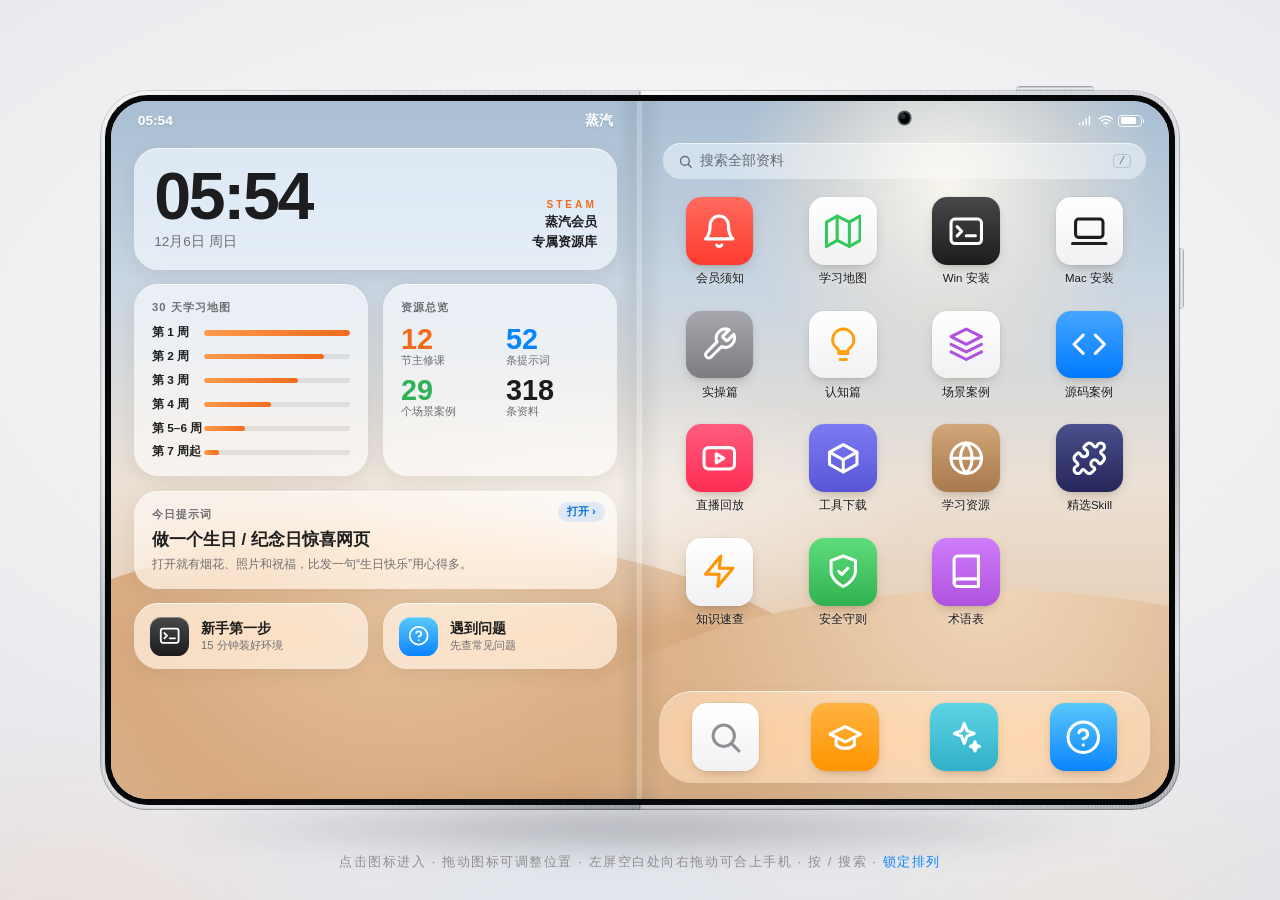
==== index.html @ 3bd401ea "Link lesson ten interactive courseware" ====
<!doctype html>
<html lang="zh-CN">
<head>
<meta charset="utf-8">
<meta name="viewport" content="width=device-width,initial-scale=1,viewport-fit=cover">
<meta name="robots" content="noindex,nofollow,noarchive">
<meta name="theme-color" content="#0d1216">
<title>蒸汽会员专属资源库</title>
<meta name="description" content="蒸汽会员专属资源库：AI Agent 新人的学习路线、课程、安装教程、源码、提示词与速查手册">
<link rel="icon" href="data:image/svg+xml,%3Csvg xmlns='http://www.w3.org/2000/svg' viewBox='0 0 32 32'%3E%3Crect width='32' height='32' rx='9' fill='%23ff9a4d'/%3E%3Cpath d='M11 24c-3 0-3-3 0-4s3-4 0-5M17 24c-3 0-3-3 0-4s3-4 0-5M23 24c-3 0-3-3 0-4s3-4 0-5' stroke='%230d1216' stroke-width='2.2' fill='none' stroke-linecap='round'/%3E%3C/svg%3E">
<link rel="stylesheet" href="assets/style.css">
</head>
<body class="intro preload">

<!-- 背景：蒸汽 + 大字拉伸 -->
<div class="bg" aria-hidden="true">
  <div class="steam"><i></i><i></i><i></i><i></i><i></i></div>
  <div class="stretch" id="stretch"></div>
</div>

<div class="stage" id="stage">
  <div class="floater" id="floater">
    <div class="device folded" id="device">

      <!-- 左半机身：折叠时盖在右半边前面，外侧是外屏（锁屏），从右向左翻开 -->
      <div class="half left">
        <div class="front">
          <div class="screen">
            <div class="wall"><i></i><i></i><i></i><i></i></div>
            <div class="content" id="homeL"></div>
            <div class="shade"></div>
          </div>
        </div>
        <div class="back cover">
          <div class="cscreen">
            <div class="wall"><i></i><i></i><i></i><i></i></div>
            <span class="cam" aria-hidden="true"></span>
            <div class="lock" id="lock" role="button" tabindex="0" aria-label="展开资源库"></div>
            <div class="off"></div>
          </div>
        </div>
      </div>

      <!-- 右半机身（内屏右半） -->
      <div class="half right">
        <div class="front">
          <div class="screen">
            <div class="wall"><i></i><i></i><i></i><i></i></div>
            <div class="content" id="homeR"></div>
            <span class="cam" aria-hidden="true"></span>
            <div class="lock lockm" id="lockM" role="button" tabindex="0" aria-label="进入资源库"></div>
          </div>
        </div>
      </div>

      <!-- 应用窗口 -->
      <section class="app" id="app" role="dialog" aria-modal="true" aria-labelledby="appTitle" hidden>
        <div class="app-bg" id="appBg"></div>
        <header class="app-head">
          <button class="app-back" id="appBack" type="button" aria-label="返回主屏幕"><svg viewBox="0 0 24 24"><path d="M15 18l-6-6 6-6"/></svg><span>主屏幕</span></button>
          <div class="app-title" id="appTitle"></div>
          <button class="hbtn" id="appSearch" type="button" aria-label="搜索"><svg viewBox="0 0 24 24"><circle cx="11" cy="11" r="7"/><path d="M21 21l-4.3-4.3"/></svg></button>
        </header>
        <div class="app-body" id="appBody"></div>
        <button class="hbar" id="hbar" type="button" aria-label="回到主屏幕"></button>
      </section>

      <!-- 全局搜索 -->
      <div class="spot" id="spot" hidden>
        <div class="spot-box">
          <svg viewBox="0 0 24 24"><circle cx="11" cy="11" r="7"/><path d="M21 21l-4.3-4.3"/></svg>
          <input id="spotQ" type="search" placeholder="搜索全部资料：安装、mp4、报错…" autocomplete="off" aria-label="搜索全部资料">
          <button class="spot-x" id="spotX" type="button">取消</button>
        </div>
        <div class="spot-res" id="spotRes"></div>
      </div>

    </div>
    <div class="ground" aria-hidden="true"></div>
  </div>
  <p class="hint" id="hint">轻点手机展开</p>
</div>

<div class="toast" id="toast" role="status" aria-live="polite">已复制</div>
<noscript><p style="color:#fff;text-align:center;padding:40px">请开启浏览器的 JavaScript 后访问资源库。</p></noscript>

<script src="assets/data.js?v=lesson10-courseware"></script>
<script src="assets/app.js?v=lesson06"></script>
</body>
</html>
---- assets/style.css ----
/* =====================================================================
   蒸汽会员专属资源库 · 折叠屏手机界面（浅色版）
   配色与质感参考折叠屏展开视频：浅灰舞台、银色钛金属中框、细黑边框、
   浅色沙丘壁纸、白色毛玻璃小组件
   ===================================================================== */
:root{
  --bg:#ececef;--ink:#1d1d1f;--ink2:#6e6e73;--ink3:#8e8e93;--line:rgba(0,0,0,.08);
  --card:#fff;--card-h:#fff;--accent:#f26b1d;--accent2:#0a84ff;
  --ok:#1f9d55;--warn:#c27c0e;--plan:#6e6e73;--radius:18px;
  --font:-apple-system,BlinkMacSystemFont,"SF Pro Display","PingFang SC","Microsoft YaHei","Segoe UI",sans-serif;
  --mono:ui-monospace,SFMono-Regular,Consolas,"Courier New",monospace;
  --ease:cubic-bezier(.22,1,.36,1);
  --spring:cubic-bezier(.34,1.56,.64,1);
  --unfold:cubic-bezier(.5,0,.15,1);
  --H:720px;--W:1080px;
  --metal:.34em;--bez:.42em;--rO:3.3em;--th:.9em;
}
*{box-sizing:border-box}
html,body{height:100%;margin:0;overflow:hidden;background:var(--bg);color:var(--ink);font-family:var(--font);-webkit-font-smoothing:antialiased;-webkit-tap-highlight-color:transparent}
button{font:inherit;color:inherit}
a{color:var(--accent2)}
svg{display:block}
.preload *,.preload *::before,.preload *::after{transition:none!important}

/* ============ 舞台背景：明亮摄影棚 ============ */
.bg{position:fixed;inset:0;overflow:hidden;z-index:0;background:radial-gradient(120% 90% at 50% 38%,#fbfbfc 0%,#eeeef1 48%,#dcdde2 100%)}
.steam{position:absolute;inset:-10%}
.steam i{position:absolute;bottom:-25%;border-radius:50%;opacity:.35;animation:rise 26s linear infinite;will-change:transform}
.steam i:nth-child(1){left:-5%;width:44vw;height:44vw;background:radial-gradient(circle,#ffd7bd,transparent 65%)}
.steam i:nth-child(2){left:30%;width:40vw;height:40vw;background:radial-gradient(circle,#cfe3f7,transparent 65%);animation-duration:31s;animation-delay:-9s}
.steam i:nth-child(3){left:62%;width:42vw;height:42vw;background:radial-gradient(circle,#ffe6cf,transparent 65%);animation-duration:28s;animation-delay:-16s}
.steam i:nth-child(4){left:78%;width:34vw;height:34vw;background:radial-gradient(circle,#dbe8f5,transparent 65%);animation-duration:34s;animation-delay:-4s}
.steam i:nth-child(5){left:14%;width:30vw;height:30vw;background:radial-gradient(circle,#fff,transparent 65%);animation-duration:22s;animation-delay:-12s;opacity:.6}
@keyframes rise{0%{transform:translate3d(0,0,0) scale(.8)}50%{transform:translate3d(6vw,-60vh,0) scale(1.15)}100%{transform:translate3d(-4vw,-125vh,0) scale(.9)}}
.stretch{position:absolute;inset:0;display:flex;flex-direction:column;justify-content:center;opacity:.9;mask-image:radial-gradient(ellipse at center,#000 20%,transparent 72%);-webkit-mask-image:radial-gradient(ellipse at center,#000 20%,transparent 72%)}
.stretch .ln{white-space:nowrap;font-weight:800;font-size:clamp(60px,12vw,170px);line-height:.95;color:transparent;-webkit-text-stroke:1.2px rgba(0,0,0,.045);transform-origin:center;transform:scaleX(calc(var(--b,1) + var(--mx,0)*var(--k,.2)));transition:transform .6s var(--ease)}
.stretch .ln span{display:inline-block}
.stretch .ln:nth-child(even) span{animation-direction:reverse;animation-duration:60s}
.stretch .ln:nth-child(3){-webkit-text-stroke-color:rgba(242,107,29,.12)}
@keyframes slide{from{transform:translateX(0)}to{transform:translateX(-50%)}}

/* ============ 舞台与设备 ============ */
.stage{position:fixed;inset:0;z-index:1;display:grid;place-items:center;perspective:2600px;perspective-origin:50% 42%}
.floater{position:relative;transform-style:preserve-3d}
.intro .floater{animation:bob 5s ease-in-out infinite}
@keyframes bob{50%{transform:translateY(-10px)}}
.device{position:relative;width:var(--W);height:var(--H);transform-style:preserve-3d;font-size:calc(var(--H) / 50);transition:transform 1.7s var(--unfold)}
.device.folded{transform:translateX(-25%) rotateX(12deg) rotateY(-26deg) rotateZ(-4deg) scale(.88)}
.device.tilt{transition:transform .9s var(--ease)}
.settled .device,.settled .floater,.settled .half{transform-style:flat}
.settled .front{backface-visibility:visible;-webkit-backface-visibility:visible}
.settled .cover{visibility:hidden}
.settled .app,.settled .spot{transform:none}
.ground{position:absolute;left:6%;right:6%;bottom:-7%;height:9%;border-radius:50%;background:radial-gradient(ellipse at center,rgba(40,40,50,.32),rgba(40,40,50,.08) 55%,transparent 72%);filter:blur(14px);transition:left 1.6s var(--unfold),right 1.6s var(--unfold)}
.intro .ground{left:28%;right:52%}

.half{position:absolute;top:0;width:50%;height:100%;transform-style:preserve-3d}
.half.left{left:0;transform-origin:100% 50%;transition:transform 1.6s var(--unfold)}
.half.right{left:50%}
/* 折叠：左半边翻到右半边正前方（外屏朝向观众），展开时向观众一侧、从右向左翻开 */
.device.folded .half.left{transform:rotateY(180deg) translateZ(calc(-1 * var(--th) - .12em))}

/* 银色钛金属中框（含拉丝纹理与边缘高光） */
/* 机身厚度：正反两面各前后偏移半个厚度，中间用多层金属切片填充（由脚本生成） */
.slab{position:absolute;inset:0;pointer-events:none;backface-visibility:visible}
.left .slab{border-radius:var(--rO) 0 0 var(--rO)}
.right .slab{border-radius:0 var(--rO) var(--rO) 0}
.settled .slab{display:none}
.front{position:absolute;inset:0;backface-visibility:hidden;-webkit-backface-visibility:hidden;transform:translateZ(calc(var(--th) / 2));
  background:
    repeating-linear-gradient(90deg,rgba(255,255,255,.18) 0 1px,rgba(0,0,0,.025) 1px 3px),
    linear-gradient(160deg,#fbfbfc 0%,#d3d6db 18%,#eef0f2 38%,#b9bdc3 62%,#e6e8eb 82%,#a7abb1 100%);
  box-shadow:inset 0 0 0 1px rgba(0,0,0,.18),inset 0 1px 1px rgba(255,255,255,.9),inset 0 -1px 2px rgba(0,0,0,.18)}
.left .front{border-radius:var(--rO) 0 0 var(--rO);padding:var(--metal) 0 var(--metal) var(--metal)}
.right .front{border-radius:0 var(--rO) var(--rO) 0;padding:var(--metal) var(--metal) var(--metal) 0}
/* 侧键 */
.right .front::before{content:"";position:absolute;right:-.26em;top:22%;width:.3em;height:4.2em;border-radius:0 .3em .3em 0;
  background:linear-gradient(90deg,#9ea2a8,#e9ebee 50%,#b6bac0);box-shadow:inset 0 0 0 .5px rgba(0,0,0,.2)}
.right .front::after{content:"";position:absolute;top:-.26em;right:16%;width:5.4em;height:.3em;border-radius:.3em .3em 0 0;
  background:linear-gradient(180deg,#9ea2a8,#e9ebee 50%,#b6bac0);box-shadow:inset 0 0 0 .5px rgba(0,0,0,.2)}
/* 左半机身外侧：外屏（折叠时朝外，显示锁屏） */
.back{position:absolute;inset:0;backface-visibility:hidden;-webkit-backface-visibility:hidden;transform:rotateY(180deg) translateZ(calc(var(--th) / 2))}
.cover{border-radius:0 var(--rO) var(--rO) 0;padding:var(--metal);
  background:
    repeating-linear-gradient(90deg,rgba(255,255,255,.18) 0 1px,rgba(0,0,0,.025) 1px 3px),
    linear-gradient(200deg,#fbfbfc 0%,#d3d6db 18%,#eef0f2 38%,#b9bdc3 62%,#e6e8eb 82%,#a7abb1 100%);
  box-shadow:inset 0 0 0 1px rgba(0,0,0,.18),inset 0 1px 1px rgba(255,255,255,.9),inset 0 -1px 2px rgba(0,0,0,.18)}
/* 外屏侧键（折叠时在右侧可见） */
.cover::before{content:"";position:absolute;right:-.26em;top:22%;width:.3em;height:4.2em;border-radius:0 .3em .3em 0;
  background:linear-gradient(90deg,#9ea2a8,#e9ebee 50%,#b6bac0);box-shadow:inset 0 0 0 .5px rgba(0,0,0,.2)}
.cscreen{position:relative;width:100%;height:100%;overflow:hidden;isolation:isolate;border:var(--bez) solid #060708;
  border-radius:1.1em calc(var(--rO) - var(--metal)) calc(var(--rO) - var(--metal)) 1.1em}
.cover .wall{width:100%;left:0}
/* 翻动时外屏保持点亮，只是轻微变暗、变模糊，像真机一样 */
.cover .off{position:absolute;inset:0;z-index:20;background:#0b0d10;opacity:0;pointer-events:none;transition:opacity .6s ease}
.device:not(.folded) .cover .off{opacity:.18}
.cover .lock,.cover .wall{transition:filter .6s ease}
.device:not(.folded) .cover .lock,.device:not(.folded) .cover .wall{filter:blur(.5em)}
.lockm{display:none}

/* 屏幕：细黑边框 */
.screen{position:relative;width:100%;height:100%;overflow:hidden;background:#e9e3da;isolation:isolate;border:var(--bez) solid #060708}
.left .screen{border-right:0;border-radius:calc(var(--rO) - var(--metal)) 0 0 calc(var(--rO) - var(--metal))}
.right .screen{border-left:0;border-radius:0 calc(var(--rO) - var(--metal)) calc(var(--rO) - var(--metal)) 0}
/* 折痕 */
.left .screen::after,.right .screen::before{content:"";position:absolute;top:0;bottom:0;width:1.6em;z-index:9;pointer-events:none}
.left .screen::after{right:0;background:linear-gradient(90deg,transparent,rgba(0,0,0,.07) 80%,rgba(255,255,255,.25) 96%,rgba(0,0,0,.06))}
.right .screen::before{left:0;background:linear-gradient(270deg,transparent,rgba(0,0,0,.06) 85%,rgba(255,255,255,.2))}
.cam{position:absolute;top:.8em;left:50%;width:.82em;height:.82em;margin-left:-.41em;border-radius:50%;background:radial-gradient(circle at 35% 35%,#2b2f3a 0 18%,#050608 30%);box-shadow:0 0 0 1.5px rgba(0,0,0,.6);z-index:10}

/* 壁纸：浅色天空 + 沙丘（缓慢流动） */
.wall{position:absolute;top:0;height:100%;width:200%;z-index:0;
  background:linear-gradient(180deg,#a9bed3 0%,#c8d5e2 26%,#ebe0d4 55%,#e7cdb2 78%,#d9b48f 100%)}
.left .wall{left:0}
.right .wall{left:-100%}
.wall i{position:absolute;border-radius:50%;animation:drift 22s ease-in-out infinite alternate;will-change:transform}
/* 阅读板块时暂停背景动画，省电省性能 */
.app-open .steam i,.app-open .wall i{animation-play-state:paused}
.wall i:nth-child(1){width:95%;height:70%;left:-20%;top:62%;background:radial-gradient(ellipse at 50% 0%,#e8c7a3 0%,#d7a97e 45%,transparent 70%)}
.wall i:nth-child(2){width:90%;height:62%;left:38%;top:70%;background:radial-gradient(ellipse at 50% 0%,#f0d6ba 0%,#dcb48c 45%,transparent 70%);animation-duration:27s}
.wall i:nth-child(3){width:46%;height:60%;left:56%;top:-18%;background:radial-gradient(circle,rgba(255,250,240,.9),rgba(255,235,210,.35) 40%,transparent 66%);animation-duration:30s}
.wall i:nth-child(4){width:70%;height:40%;left:10%;top:38%;background:radial-gradient(ellipse,rgba(255,255,255,.55),transparent 65%);animation-duration:24s}
@keyframes drift{0%{transform:translate(0,0) scale(1)}50%{transform:translate(3%,-3%) scale(1.06)}100%{transform:translate(-3%,2%) scale(.97)}}

.content{position:absolute;inset:0;z-index:2;display:flex;flex-direction:column;padding:0 1.3em 1.1em;transition:filter 1.4s var(--unfold) .1s,opacity .9s .3s}
.device.folded .left .content{filter:blur(1.4em) saturate(.8)}
.device.folded .right .content{opacity:0;transition:opacity .3s}
.shade{position:absolute;inset:0;z-index:8;pointer-events:none;background:linear-gradient(90deg,rgba(20,20,25,.45),rgba(20,20,25,.12));opacity:0;transition:opacity 1.6s var(--unfold)}
.device.folded .shade{opacity:1}

/* 状态栏 */
.sb{display:flex;justify-content:space-between;align-items:center;height:2.9em;padding:0 .6em;font-size:.95em;font-weight:650;flex:none;color:#fff;text-shadow:0 1px 2px rgba(0,0,0,.15)}
.sb .ic{display:flex;gap:.35em;align-items:center}
.sb svg{width:1.15em;height:1.15em;fill:none;stroke:currentColor;stroke-width:2.2;stroke-linecap:round}
.bat{width:1.75em;height:.88em;border-radius:.28em;border:1.5px solid rgba(255,255,255,.9);position:relative;padding:1.5px}
.bat::after{content:"";position:absolute;right:-.24em;top:30%;width:.13em;height:40%;background:rgba(255,255,255,.9);border-radius:0 2px 2px 0}
.bat b{display:block;height:100%;width:82%;background:#fff;border-radius:1.5px}

/* ============ 锁屏（外屏） ============ */
.lock{position:absolute;inset:0;z-index:12;display:flex;flex-direction:column;align-items:center;padding:4em 1.4em 1.6em;cursor:pointer;color:#fff;
  transition:transform 1s var(--ease),opacity .8s}
.lock.gone{transform:translateY(-105%);opacity:0;pointer-events:none}
.device:not(.folded) .cover .lock{pointer-events:none}
.lock .ld{font-size:1.05em;font-weight:600;text-shadow:0 1px 6px rgba(40,60,90,.25)}
.lock .lt{font-size:6.6em;font-weight:700;letter-spacing:-.035em;line-height:1;margin:.04em 0 .14em;color:#fff;text-shadow:0 2px 18px rgba(40,60,90,.25)}
.lock .ln2{font-size:1.1em;font-weight:700;letter-spacing:.06em;text-shadow:0 1px 6px rgba(40,60,90,.3)}
.lock .ln3{font-size:.78em;letter-spacing:.38em;margin-top:.35em;font-weight:700;color:rgba(255,255,255,.85)}
.notif{margin-top:2.2em;width:100%;padding:.9em 1em;border-radius:1.4em;color:var(--ink);background:rgba(255,255,255,.62);backdrop-filter:blur(22px) saturate(1.6);-webkit-backdrop-filter:blur(22px) saturate(1.6);
  box-shadow:0 .4em 1.4em rgba(80,60,40,.12);display:flex;gap:.8em;align-items:center;text-align:left;animation:notif 1s var(--spring) .5s both}
@keyframes notif{from{opacity:0;transform:translateY(1em) scale(.94)}}
.notif .ni{flex:none;width:2.6em;height:2.6em;border-radius:.75em;display:grid;place-items:center;background:linear-gradient(150deg,#ffa25c,#ff5e3a)}
.notif .ni svg{width:55%;height:55%;fill:none;stroke:#fff;stroke-width:2;stroke-linecap:round}
.notif b{display:block;font-size:.9em}
.notif span{font-size:.8em;color:var(--ink2)}
.unlock{margin-top:auto;display:flex;flex-direction:column;align-items:center;gap:.5em;font-size:.9em;color:rgba(40,30,20,.75);font-weight:600}
.unlock .arr{width:2.7em;height:2.7em;border-radius:50%;display:grid;place-items:center;background:rgba(255,255,255,.55);backdrop-filter:blur(10px);-webkit-backdrop-filter:blur(10px);animation:pulse 1.8s ease-in-out infinite}
.unlock .arr svg{width:50%;height:50%;fill:none;stroke:#3a3a3c;stroke-width:2.4;stroke-linecap:round;stroke-linejoin:round}
@keyframes pulse{0%,100%{box-shadow:0 0 0 0 rgba(255,255,255,.7)}50%{box-shadow:0 0 0 .9em rgba(255,255,255,0)}}

/* ============ 小组件（白色毛玻璃） ============ */
.wgrid{display:grid;grid-template-columns:1fr 1fr;gap:1em;padding:.5em .3em;flex:1;align-content:start;min-height:0}
.wg{position:relative;overflow:hidden;border-radius:1.7em;padding:1.1em 1.25em;text-align:left;cursor:pointer;border:0;color:var(--ink);
  background:rgba(255,255,255,.6);backdrop-filter:blur(24px) saturate(1.7);-webkit-backdrop-filter:blur(24px) saturate(1.7);
  box-shadow:0 .3em 1.2em rgba(90,70,50,.1),inset 0 1px 0 rgba(255,255,255,.7);
  transform:perspective(60em) translateY(var(--ly,0)) scale(var(--ls,1)) rotateX(var(--rx,0deg)) rotateY(var(--ry,0deg));
  transition:transform .45s var(--spring),background .2s,box-shadow .3s}
.wg::after{content:"";position:absolute;inset:0;border-radius:inherit;pointer-events:none;opacity:0;transition:opacity .3s;
  background:radial-gradient(18em circle at var(--gx,50%) var(--gy,50%),rgba(255,255,255,.75),transparent 60%)}
.wg:hover{--ly:-.18em;background:rgba(255,255,255,.72);box-shadow:0 1em 2.2em rgba(90,70,50,.16),inset 0 1px 0 rgba(255,255,255,.7)}
.wg:hover::after{opacity:.55}
.wg:active{--ls:.97}
.w-clock:hover{--ly:-.1em}
.wg .wh{font-size:.78em;letter-spacing:.1em;color:var(--ink2);font-weight:700;display:flex;align-items:center;gap:.4em}
.w-clock{grid-column:span 2;display:flex;align-items:flex-end;justify-content:space-between;gap:1em;padding:1.3em 1.4em;cursor:default}
.w-clock .t{font-size:4.6em;font-weight:700;letter-spacing:-.035em;line-height:.9;font-variant-numeric:tabular-nums}
.w-clock .d{font-size:.95em;color:var(--ink2);margin-top:.5em;font-weight:500}
.w-clock .n{text-align:right;font-size:.9em;font-weight:700;line-height:1.5}
.w-clock .n small{display:block;font-size:.78em;letter-spacing:.3em;color:var(--accent)}
.w-map ol{list-style:none;margin:.7em 0 0;padding:0;display:flex;flex-direction:column;gap:.55em}
.w-map li{display:grid;grid-template-columns:3.8em 1fr;white-space:nowrap;gap:.6em;align-items:center;font-size:.82em;font-weight:600}
.w-map li i{display:block;height:.45em;border-radius:9px;background:rgba(0,0,0,.08);overflow:hidden;position:relative}
.w-map li i::after{content:"";position:absolute;inset:0;width:var(--p);border-radius:inherit;background:linear-gradient(90deg,#ff9a4d,var(--accent));transform-origin:left;animation:bar 1.4s var(--ease) both;animation-delay:var(--dl)}
@keyframes bar{from{transform:scaleX(0)}}
.w-stats .nums{display:grid;grid-template-columns:1fr 1fr;gap:.6em .8em;margin-top:.7em}
.w-stats b{display:block;font-size:2em;font-weight:700;line-height:1;font-variant-numeric:tabular-nums;color:var(--ink)}
.w-stats .stat:nth-child(1) b{color:#f26b1d}.w-stats .stat:nth-child(2) b{color:#0a84ff}.w-stats .stat:nth-child(3) b{color:#30b158}
.w-stats span{font-size:.75em;color:var(--ink2)}
.w-prompt{grid-column:span 2}
.w-prompt .pt{font-size:1.15em;font-weight:700;margin:.45em 0 .2em}
.w-prompt .pd{font-size:.85em;color:var(--ink2);line-height:1.55}
.w-prompt .go{position:absolute;right:1.1em;top:1em;font-size:.78em;padding:.2em .8em;border-radius:999px;background:rgba(10,132,255,.12);color:#0a6fd6;font-weight:600}
.w-mini{display:flex;align-items:center;gap:.85em;padding:.95em 1.1em}
.w-mini .mi{flex:none;width:2.7em;height:2.7em;border-radius:.8em;display:grid;place-items:center;background:linear-gradient(180deg,var(--g1),var(--g2));box-shadow:0 0 0 .5px rgba(0,0,0,.08);box-shadow:inset 0 1px 0 rgba(255,255,255,.35)}
.w-mini .mi svg{width:55%;height:55%;fill:none;stroke:var(--gc,#fff);stroke-width:2;stroke-linecap:round;stroke-linejoin:round}
.w-mini b{display:block;font-size:1em}
.w-mini small{display:block;font-size:.78em;color:var(--ink2)}

/* ============ 图标 ============ */
.spill{display:flex;align-items:center;gap:.55em;margin:.2em .3em 1.1em;padding:.65em 1.1em;border-radius:999px;cursor:pointer;flex:none;border:0;
  background:rgba(255,255,255,.45);color:rgba(30,30,35,.6);font-size:.95em;backdrop-filter:blur(18px) saturate(1.6);-webkit-backdrop-filter:blur(18px) saturate(1.6);box-shadow:inset 0 1px 0 rgba(255,255,255,.6);transition:background .2s}
.spill:hover{background:rgba(255,255,255,.6)}
.spill svg{width:1.1em;height:1.1em;fill:none;stroke:currentColor;stroke-width:2.2;stroke-linecap:round}
.spill kbd{margin-left:auto;font-family:var(--mono);font-size:.8em;border:1px solid rgba(0,0,0,.15);border-radius:.4em;padding:0 .45em}
.igrid{display:grid;grid-template-columns:repeat(4,1fr);gap:1.7em .3em;padding:.2em .1em;align-content:start}
.ico{background:none;border:0;padding:0;display:flex;flex-direction:column;align-items:center;gap:.45em;cursor:pointer;color:var(--ink);min-width:0}
/* iOS 风格图标：系统色、自上而下的轻微渐变、约 22% 圆角，无厚重高光 */
.sq{position:relative;width:4.7em;height:4.7em;border-radius:22.5%;display:grid;place-items:center;
  background:linear-gradient(180deg,var(--g1),var(--g2));
  box-shadow:0 0 0 .5px rgba(0,0,0,.06),0 .35em .9em -.35em rgba(60,40,20,.35);
  transform:translateY(var(--ly,0)) scale(calc(var(--ls,1) * var(--ds,1))) rotateX(var(--rx,0deg)) rotateY(var(--ry,0deg));
  transition:transform .4s var(--spring),box-shadow .3s,filter .2s}
.ico{perspective:22em}
.dock .sq{transform-origin:50% 100%}
/* 悬停扫光 */
.sq::after{content:"";position:absolute;inset:0;border-radius:inherit;pointer-events:none;opacity:0;
  background:linear-gradient(115deg,transparent 32%,rgba(255,255,255,.65) 48%,transparent 64%);background-size:260% 100%;background-position:140% 0}
.ico:hover .sq::after{animation:shine .9s var(--ease)}
@keyframes shine{0%{opacity:1;background-position:140% 0}100%{opacity:1;background-position:-40% 0}}
.sq svg{position:relative;width:54%;height:54%;fill:none;stroke:var(--gc,#fff);stroke-width:2;stroke-linecap:round;stroke-linejoin:round}
.sq .emo{font-size:2em;line-height:1}
.ico:hover .sq{--ly:-.28em;--ls:1.08;box-shadow:0 0 0 .5px rgba(0,0,0,.06),0 1em 1.6em -.6em rgba(60,40,20,.5)}
.ico:active .sq{--ls:.9;filter:brightness(.92)}
.lb{transition:transform .35s var(--spring)}
.ico:hover .lb{transform:translateY(-.12em)}
.ico:focus-visible .sq{outline:2px solid var(--accent2);outline-offset:3px}
.lb{font-size:.8em;font-weight:500;color:#1d1d1f;text-shadow:0 0 6px rgba(255,255,255,.6);white-space:nowrap;overflow:hidden;text-overflow:ellipsis;max-width:100%}
.ico.opening .sq{visibility:hidden}
.dock{margin-top:auto;flex:none;display:flex;justify-content:space-around;align-items:center;padding:.85em .5em;border-radius:2.3em;
  background:rgba(255,255,255,.38);backdrop-filter:blur(26px) saturate(1.8);-webkit-backdrop-filter:blur(26px) saturate(1.8);box-shadow:inset 0 1px 0 rgba(255,255,255,.6),0 .3em 1em rgba(90,60,30,.08)}
.dock .lb{display:none}

/* 入场 */
.ico,.wg,.spill,.dock{opacity:0}
.ready .ico{animation:pop .7s var(--spring) both;animation-delay:calc(var(--i,0) * 32ms + 80ms)}
.ready .wg{animation:wgIn .9s var(--ease) both;animation-delay:calc(var(--i,0) * 90ms)}
.ready .spill,.ready .dock{animation:wgIn .8s var(--ease) both .15s}
/* 展开时左屏内容已在，从模糊变清晰（参考视频） */
.unfolding .left .wg{opacity:1}
.ready .left .wg{animation:none;opacity:1}
.ready .ico.popped,.ready .wg.popped{animation:none;opacity:1}

/* ============ 拖动排序 ============ */
.content{user-select:none;-webkit-user-select:none;-webkit-touch-callout:none}
.ico,.wg{touch-action:manipulation}
.placeholder{opacity:.22!important}
.placeholder .sq,.placeholder.wg{box-shadow:none!important}
body.editing .ico:not(.placeholder) .sq{animation:jiggle .26s ease-in-out infinite alternate}
body.editing .ico:nth-child(even):not(.placeholder) .sq{animation-delay:-.13s}
body.editing .wg:not(.placeholder){animation:jiggleW .32s ease-in-out infinite alternate}
@keyframes jiggle{from{rotate:-2deg}to{rotate:2deg}}
@keyframes jiggleW{from{rotate:-.45deg}to{rotate:.45deg}}
.ghost{position:fixed!important;z-index:1000;margin:0;pointer-events:none;opacity:1!important;animation:none!important;
  transform:scale(1);transition:transform .25s var(--spring),filter .25s,left .3s var(--ease),top .3s var(--ease);will-change:left,top}
.ghost.lift{transform:scale(1.12) rotate(-2deg);filter:drop-shadow(0 22px 26px rgba(40,30,20,.28));transition:transform .25s var(--spring),filter .25s}
.ghost.drop{transform:scale(1);filter:none}
.ghost .lb{opacity:0}
.ghost.wg{color:var(--ink);background:rgba(255,255,255,.85)}
/* 左屏空白处可拖动合上手机 */
.settled:not(.m) #homeL{cursor:grab}
.folding,.folding *{cursor:grabbing!important}
.folding .content{user-select:none}
.hint button{background:none;border:0;padding:0;color:var(--accent2);cursor:pointer;font-size:inherit;letter-spacing:inherit}
.hint button:hover{text-decoration:underline}
.sr-reset{align-self:center;margin:0 0 6px;padding:6px 14px;border-radius:999px;border:0;background:rgba(10,132,255,.1);color:var(--accent2);cursor:pointer;font-size:13px}
@keyframes pop{from{opacity:0;transform:scale(.3) translateY(1em)}to{opacity:1;transform:none}}
@keyframes wgIn{from{opacity:0;transform:translateY(1.4em) scale(.96)}to{opacity:1;transform:none}}

.hint{position:absolute;left:0;right:0;bottom:3.2vh;margin:0;text-align:center;color:#8e8e93;font-size:13px;letter-spacing:.12em;transition:opacity .5s}

/* ============ 应用窗口（浅色） ============ */
.app{position:absolute;z-index:30;inset:calc(var(--metal) + var(--bez));border-radius:calc(var(--rO) - var(--metal) - var(--bez));overflow:hidden;display:flex;flex-direction:column;
  background:#f5f5f7;transform:translateZ(calc(var(--th) * .5 + 4px));transform-origin:0 0;font-size:15px;color:var(--ink)}
.app[hidden]{display:none}
.app-bg{position:absolute;inset:0;z-index:5;pointer-events:none;background:linear-gradient(180deg,var(--g1),var(--g2));opacity:0}
.app-head{position:relative;z-index:3;flex:none;display:flex;align-items:center;gap:12px;padding:16px 18px 12px;border-bottom:1px solid var(--line);
  background:rgba(255,255,255,.82);backdrop-filter:blur(20px);-webkit-backdrop-filter:blur(20px)}
.app-head svg{width:20px;height:20px;fill:none;stroke:currentColor;stroke-width:2.2;stroke-linecap:round;stroke-linejoin:round}
.app-back{display:flex;align-items:center;gap:2px;background:none;border:0;color:var(--accent2);cursor:pointer;padding:6px 8px 6px 2px;border-radius:10px;font-size:15px;flex:none}
.app-back:hover{background:rgba(0,0,0,.04)}
.app-title{flex:1;display:flex;align-items:center;justify-content:center;gap:10px;font-weight:700;font-size:16px;min-width:0;margin-right:58px}
.app-title .mini{flex:none;width:26px;height:26px;border-radius:8px;display:grid;place-items:center;background:linear-gradient(180deg,var(--g1),var(--g2));box-shadow:0 0 0 .5px rgba(0,0,0,.08)}
.app-title .mini svg{width:60%;height:60%;stroke:var(--gc,#fff);stroke-width:2.2}
.app-title .mini .emo{font-size:15px}
.app-title span:last-child{white-space:nowrap;overflow:hidden;text-overflow:ellipsis}
.hbtn{background:none;border:0;cursor:pointer;color:var(--ink2);padding:8px;border-radius:10px}
.hbtn:hover{background:rgba(0,0,0,.05);color:var(--ink)}
.app-body{position:relative;z-index:1;flex:1;overflow:auto;overscroll-behavior:contain;padding:28px 36px 80px;line-height:1.75;scrollbar-width:thin}
.app-body .wrap{max-width:1000px;margin:0 auto}
.app-body h2{margin:0 0 6px;font-size:30px;letter-spacing:-.02em;font-weight:700}
.app-body .intro{color:var(--ink2);margin:0 0 24px;max-width:760px}
.app-foot{margin-top:40px;color:var(--ink3);font-size:12.5px;text-align:center}
.hbar{position:absolute;z-index:6;bottom:8px;left:50%;width:132px;height:5px;margin-left:-66px;border-radius:9px;border:0;padding:0;background:rgba(0,0,0,.4);cursor:pointer}
.hbar::before{content:"";position:absolute;inset:-12px -10px}
.app.show .item{animation:itemIn .65s var(--ease) both;animation-delay:var(--d,0s)}
@keyframes itemIn{from{opacity:0;translate:0 18px}to{opacity:1;translate:0 0}}
.item.flash{animation:flash 1.6s ease both!important}
@keyframes flash{0%,40%{box-shadow:0 0 0 2px var(--accent),0 0 26px rgba(242,107,29,.3)}100%{box-shadow:0 0 0 0 transparent}}

/* ============ 全局搜索（浅色毛玻璃） ============ */
.spot{position:absolute;z-index:40;inset:calc(var(--metal) + var(--bez));border-radius:calc(var(--rO) - var(--metal) - var(--bez));display:flex;flex-direction:column;align-items:center;padding:2.6em 1.4em 1.4em;
  background:rgba(240,238,235,.6);backdrop-filter:blur(30px) saturate(1.5);-webkit-backdrop-filter:blur(30px) saturate(1.5);transform:translateZ(calc(var(--th) * .5 + 6px));
  opacity:0;transition:opacity .25s;font-size:15px}
.spot.show{opacity:1}
.spot[hidden]{display:none}
.spot-box{width:min(640px,100%);display:flex;align-items:center;gap:10px;padding:12px 14px;border-radius:16px;background:rgba(255,255,255,.85);box-shadow:0 6px 24px rgba(0,0,0,.08);
  transform:translateY(-12px) scale(.97);transition:transform .45s var(--spring)}
.spot.show .spot-box{transform:none}
.spot-box svg{flex:none;width:20px;height:20px;fill:none;stroke:var(--ink3);stroke-width:2.2;stroke-linecap:round}
.spot-box input{flex:1;min-width:0;background:none;border:0;outline:none;color:var(--ink);font-size:17px;font-family:inherit}
.spot-x{background:none;border:0;color:var(--accent2);cursor:pointer;font-size:15px;padding:2px 4px}
.spot-res{width:min(640px,100%);margin-top:14px;overflow:auto;flex:1;display:flex;flex-direction:column;gap:6px;scrollbar-width:thin}
.sr{display:flex;gap:12px;align-items:center;text-align:left;width:100%;padding:10px 12px;border-radius:14px;border:0;background:rgba(255,255,255,.6);cursor:pointer;animation:itemIn .4s var(--ease) both}
.sr:hover,.sr:focus-visible{background:#fff;outline:none}
.sr .mini{flex:none;width:34px;height:34px;border-radius:10px;display:grid;place-items:center;background:linear-gradient(180deg,var(--g1),var(--g2));box-shadow:0 0 0 .5px rgba(0,0,0,.08)}
.sr .mini svg{width:58%;height:58%;fill:none;stroke:var(--gc,#fff);stroke-width:2;stroke-linecap:round;stroke-linejoin:round}
.sr b{display:block;font-size:14.5px;font-weight:600;white-space:nowrap;overflow:hidden;text-overflow:ellipsis}
.sr small{display:block;color:var(--ink2);font-size:12.5px;white-space:nowrap;overflow:hidden;text-overflow:ellipsis}
.sr div{min-width:0}
.spot-empty{color:var(--ink2);text-align:center;padding:30px 0;font-size:14px}

/* ============ 内容样式（浅色卡片） ============ */
.grid{display:grid;grid-template-columns:repeat(auto-fill,minmax(280px,1fr));gap:16px}
.card{--rx:0deg;--ry:0deg;--gx:50%;--gy:50%;position:relative;background:#fff;border:1px solid rgba(0,0,0,.05);border-radius:var(--radius);padding:20px 22px;display:flex;flex-direction:column;gap:8px;
  box-shadow:0 1px 2px rgba(0,0,0,.04),0 6px 20px rgba(0,0,0,.04);
  transform:perspective(900px) rotateX(var(--rx)) rotateY(var(--ry));transition:transform .35s var(--ease),box-shadow .25s,border-color .25s;overflow:hidden}
.card::before{content:"";position:absolute;inset:0;pointer-events:none;opacity:0;transition:opacity .3s;background:radial-gradient(260px circle at var(--gx) var(--gy),rgba(242,107,29,.07),transparent 60%)}
.card:hover{box-shadow:0 2px 4px rgba(0,0,0,.04),0 14px 34px rgba(0,0,0,.08)}
.card:hover::before{opacity:1}
.card.tilting{transition:transform .08s linear,box-shadow .25s,border-color .25s}
.card h3{margin:0;font-size:16.5px;line-height:1.45;font-weight:650}
.card p{margin:0;color:var(--ink2);font-size:14.2px}
.card.slot{border:1.5px dashed rgba(10,132,255,.35);background:rgba(10,132,255,.035);box-shadow:none}
.card.slot h3::before{content:"待设置 · ";color:var(--accent2);font-size:12.5px;font-weight:600}
.tags{display:flex;gap:6px;flex-wrap:wrap}
.tag{font-size:12px;padding:1px 9px;border-radius:999px;background:rgba(0,0,0,.05);color:var(--ink2)}
.badge{font-size:12px;padding:1px 9px;border-radius:999px;font-weight:600;white-space:nowrap}
.b-done{background:rgba(52,199,89,.14);color:var(--ok)}
.b-wip{background:rgba(255,159,10,.16);color:var(--warn)}
.b-plan{background:rgba(0,0,0,.05);color:var(--plan)}
.row{display:flex;justify-content:space-between;align-items:flex-start;gap:10px}
.row .tag,.row .badge{flex:none;white-space:nowrap}
.card.wide{grid-column:1/-1}
.card.hl{border-color:rgba(10,132,255,.22);background:linear-gradient(180deg,rgba(10,132,255,.06),#fff 70%)}
.card ul{margin:2px 0 0;padding-left:18px;color:var(--ink2);font-size:14px}
.card li{margin:3px 0}
.card .note{font-size:12.5px;color:var(--ink3)}
.tbl-wrap{max-width:100%;overflow-x:auto;-webkit-overflow-scrolling:touch;border:1px solid rgba(0,0,0,.07);border-radius:12px;margin-top:4px}
.tbl{width:100%;border-collapse:collapse;font-size:13.5px;line-height:1.55;min-width:560px}
.tbl th{text-align:left;font-weight:650;color:var(--ink);background:#f5f5f7;padding:9px 12px;white-space:nowrap;border-bottom:1px solid rgba(0,0,0,.07)}
.tbl td{padding:9px 12px;color:var(--ink2);vertical-align:top;border-top:1px solid rgba(0,0,0,.05)}
.tbl tr:first-child td{border-top:0}
.tbl td.k{color:var(--ink);font-weight:600;white-space:nowrap}
.lv{display:grid;grid-template-columns:repeat(auto-fit,minmax(200px,1fr));gap:10px;margin-top:4px}
.lv-i{border-radius:12px;padding:12px 14px;display:flex;flex-direction:column;gap:4px;font-size:13.5px;line-height:1.55}
.lv-i b{font-size:14px}
.lv-i span{color:var(--ink2)}
.lv-g{background:rgba(52,199,89,.1)}.lv-g b{color:#1a7f3c}
.lv-y{background:rgba(255,179,0,.13)}.lv-y b{color:#9a6400}
.lv-r{background:rgba(255,59,48,.09)}.lv-r b{color:#c4271d}
.chips{display:flex;flex-wrap:wrap;gap:8px;margin:0 0 16px}
.chip{font:inherit;font-size:13px;padding:5px 14px;border-radius:999px;border:1px solid rgba(0,0,0,.1);background:#fff;color:var(--ink2);cursor:pointer;transition:.2s}
.chip:hover{border-color:var(--accent2);color:var(--accent2)}
.chip.on{background:var(--ink);border-color:var(--ink);color:#fff}
.item.off{display:none}
.m .tbl{min-width:0}
.m .tbl thead{display:none}
.m .tbl tr{display:block;padding:11px 14px;border-top:1px solid rgba(0,0,0,.06)}
.m .tbl tr:first-child{border-top:0}
.m .tbl td{display:block;padding:2px 0;border:0;white-space:normal}
.m .tbl td::before{content:attr(data-l) "：";color:var(--ink);font-weight:600}
.m .tbl td.k{font-size:15px;margin-bottom:3px}
.m .tbl td.k::before{content:none}
.links{display:flex;gap:8px;flex-wrap:wrap;margin-top:auto;padding-top:8px}
.btn{position:relative;overflow:hidden;display:inline-flex;align-items:center;gap:6px;padding:6px 15px;border-radius:999px;border:1px solid rgba(0,0,0,.1);background:#fff;color:var(--ink);font-size:13px;cursor:pointer;font-family:inherit;transition:.2s;text-decoration:none;white-space:nowrap}
.btn:hover{border-color:var(--accent2);color:var(--accent2)}
.btn.pri{background:var(--accent2);border:0;color:#fff;font-weight:600}
.btn.pri:hover{color:#fff;filter:brightness(1.08)}
.btn[aria-disabled=true]{opacity:.45;pointer-events:none}
.ripple{position:absolute;border-radius:50%;background:rgba(255,255,255,.5);transform:scale(0);animation:rip .65s ease-out forwards;pointer-events:none}
.btn:not(.pri) .ripple{background:rgba(10,132,255,.2)}
@keyframes rip{to{transform:scale(4);opacity:0}}
.steps{display:flex;flex-direction:column;position:relative;margin-left:4px}
.step{display:grid;grid-template-columns:46px 1fr;gap:18px;padding-bottom:22px;position:relative}
.step:not(:last-child)::before{content:"";position:absolute;left:22px;top:46px;bottom:0;width:2px;background:linear-gradient(rgba(242,107,29,.5),transparent)}
.num{width:46px;height:46px;border-radius:50%;display:grid;place-items:center;font-weight:700;background:linear-gradient(150deg,#ffa25c,#f26b1d);color:#fff;box-shadow:0 4px 12px rgba(242,107,29,.3)}
.step .body{background:#fff;border:1px solid rgba(0,0,0,.05);border-radius:var(--radius);padding:16px 20px;min-width:0;box-shadow:0 1px 2px rgba(0,0,0,.04),0 6px 20px rgba(0,0,0,.04)}
.step h3{margin:0 0 4px;font-size:16.5px;font-weight:650}
.step p{margin:0;color:var(--ink2);font-size:14.2px}
.step ul{margin:8px 0 0;padding-left:18px;color:var(--ink2);font-size:14.2px}
.step .codebox{margin-top:10px}
.codebox{position:relative}
pre.code{margin:0;background:#f5f5f7;border:1px solid rgba(0,0,0,.06);border-radius:12px;padding:38px 16px 14px;font-family:var(--mono);font-size:13px;line-height:1.7;white-space:pre-wrap;word-break:break-word;color:#1d1d1f;max-height:300px;overflow:auto}
.codebox .btn.copy{position:absolute;right:8px;top:8px;padding:3px 11px;font-size:12px}
.prompt-grid{display:grid;grid-template-columns:repeat(auto-fill,minmax(400px,1fr));gap:16px}
details{background:#fff;border:1px solid rgba(0,0,0,.05);border-radius:16px;padding:0 20px;margin-bottom:12px;box-shadow:0 1px 2px rgba(0,0,0,.04),0 6px 20px rgba(0,0,0,.035);transition:box-shadow .25s}
details[open]{box-shadow:0 2px 4px rgba(0,0,0,.04),0 14px 34px rgba(0,0,0,.07)}
summary{cursor:pointer;padding:15px 0;font-weight:600;list-style:none;display:flex;align-items:center;gap:12px}
summary::-webkit-details-marker{display:none}
summary .no{flex:none;font-size:12px;font-weight:700;letter-spacing:.04em;padding:3px 10px;border-radius:999px;background:rgba(242,107,29,.1);color:var(--accent)}
summary .tt{flex:1}
summary::after{content:"+";color:var(--ink3);font-size:22px;line-height:1;transition:transform .3s var(--ease)}
details[open] summary::after{transform:rotate(45deg)}
details .ans{padding:2px 0 18px;color:var(--ink2);font-size:14.5px}
details .ans h4{margin:16px 0 6px;color:var(--ink);font-size:14px}
details .ans ul,details .ans ol{margin:4px 0;padding-left:20px}
details .ans li{margin:3px 0}
details .ans .codebox{margin-top:10px}
.goal{padding:10px 14px;border-radius:12px;background:rgba(10,132,255,.07);color:#0b5cad}
.ans code,.card code,.step code{font-family:var(--mono);background:rgba(0,0,0,.05);padding:1px 6px;border-radius:5px;font-size:.92em;color:#c2410c}
.plan{display:grid;grid-template-columns:repeat(auto-fit,minmax(230px,1fr));gap:16px}
.plan .card h3{display:flex;gap:10px;align-items:center}
.plan .wk{font-size:12px;font-weight:700;padding:2px 10px;border-radius:999px;background:linear-gradient(150deg,#ffa25c,#f26b1d);color:#fff;white-space:nowrap}
.plan ul{margin:6px 0 0;padding-left:18px;color:var(--ink2);font-size:14px}
.plan li{margin:4px 0}
.gl{display:grid;grid-template-columns:repeat(auto-fill,minmax(260px,1fr));gap:14px}
.gl .card h3{color:var(--accent)}
.toast{position:fixed;left:50%;bottom:64px;transform:translate(-50%,20px);background:rgba(29,29,31,.9);color:#fff;padding:9px 22px;border-radius:999px;font-weight:600;font-size:14px;opacity:0;pointer-events:none;transition:.3s var(--ease);z-index:99;backdrop-filter:blur(10px)}
.toast.show{opacity:1;transform:translate(-50%,0)}

/* ============ 手机模式：设备就是屏幕 ============ */
.m .device{width:100vw;height:var(--H);font-size:15px}
.m .device.folded{transform:scale(.7) rotateX(14deg) rotateY(-18deg) rotateZ(-4deg)}
.m .half.left{display:none}
.m .lockm{display:flex}
.m .half.right{left:0;width:100%}
.m .right .front{padding:0;border-radius:0;transition:padding 1.3s var(--unfold),border-radius 1.3s var(--unfold)}
.m .right .slab{border-radius:56px}
.m .right .front::before,.m .right .front::after{opacity:0;transition:opacity .8s}
.m .right .screen{border-width:0;border-radius:0;transition:border-radius 1.3s var(--unfold),border-width 1.3s var(--unfold)}
.m .device.folded .right .front{padding:7px;border-radius:56px}
.m .device.folded .right .front::before,.m .device.folded .right .front::after{opacity:1}
.m .device.folded .right .screen{border-width:9px;border-radius:49px}
.m .right .screen::before{display:none}
.m .content{overflow-y:auto;overscroll-behavior:contain;padding:env(safe-area-inset-top) 16px calc(14px + env(safe-area-inset-bottom));scrollbar-width:none}
.m .content::-webkit-scrollbar{display:none}
.m .wgrid{flex:none;gap:12px;padding:4px 0 14px}
.m .w-map,.m .w-mini{display:none}
.m .w-clock{padding:1em 1.2em}
.m .w-clock .t{font-size:3.1em}
.m .w-stats{grid-column:span 2}
.m .w-stats .nums{grid-template-columns:repeat(4,1fr)}
.m .w-stats b{font-size:1.7em}
.m .igrid{gap:18px 4px;margin-bottom:18px}
.m .sq{width:3.9em;height:3.9em}
.m .dock{position:sticky;bottom:0;margin-top:auto;background:rgba(255,255,255,.55)}
.m .app,.m .spot{inset:0;border-radius:0}
.m .app-head{padding-top:max(14px,env(safe-area-inset-top))}
.m .app-back span{display:none}
.m .app-title{margin-right:30px}
.m .app-body{padding:20px 16px 70px}
.m .prompt-grid,.m .grid,.m .gl{grid-template-columns:minmax(0,1fr)}
.m .hint,.m .ground{display:none}
.m .lock{padding-top:max(4.5em,env(safe-area-inset-top))}
.m .lock .lt{font-size:5.6em}
.m .spot{padding-top:max(20px,env(safe-area-inset-top))}

@media(prefers-reduced-motion:reduce){
  *,*::before,*::after{animation-duration:.01ms!important;animation-delay:0s!important;transition-duration:.01ms!important;transition-delay:0s!important}
}

/* ============ 长卡片折叠 + 全文悬浮窗 ============ */
.cbody{display:flex;flex-direction:column;gap:8px;min-width:0}
.card.clamp .cbody{max-height:var(--ch,300px);overflow:hidden;cursor:pointer;-webkit-mask-image:linear-gradient(180deg,#000 62%,transparent);mask-image:linear-gradient(180deg,#000 62%,transparent)}
.more{align-self:flex-start;font:inherit;font-size:13px;font-weight:600;color:var(--accent2);background:rgba(10,132,255,.08);border:0;border-radius:999px;padding:5px 14px;cursor:pointer;transition:background .2s}
.more::after{content:" ›"}
.more:hover{background:rgba(10,132,255,.15)}
.reader{position:absolute;inset:0;z-index:40;display:flex;align-items:center;justify-content:center;padding:26px}
.reader[hidden]{display:none}
.rd-mask{position:absolute;inset:0;background:rgba(28,28,32,.26);-webkit-backdrop-filter:blur(6px);backdrop-filter:blur(6px);opacity:0;transition:opacity .3s}
.rd-panel{position:relative;width:min(1000px,100%);height:min(88%,780px);background:#fff;border-radius:22px;box-shadow:0 30px 80px rgba(0,0,0,.22),0 0 0 1px rgba(0,0,0,.04);display:grid;grid-template-columns:240px minmax(0,1fr);overflow:hidden;opacity:0;transform:translateY(26px) scale(.97);transition:opacity .3s,transform .38s var(--ease)}
.reader.show .rd-mask{opacity:1}
.reader.show .rd-panel{opacity:1;transform:none}
.rd-nav{position:relative;background:#f6f6f8;border-right:1px solid var(--line);overflow:auto;overscroll-behavior:contain;padding:12px 10px 24px;scrollbar-width:thin}
.rd-nav-h{font-size:12px;font-weight:650;color:var(--ink3);padding:4px 10px 8px;letter-spacing:.02em}
.rd-nav ol{list-style:none;margin:0;padding:0;display:flex;flex-direction:column;gap:2px}
.rd-nav button{display:block;width:100%;text-align:left;border:0;background:none;padding:8px 10px;border-radius:10px;font:inherit;font-size:13.5px;line-height:1.45;color:var(--ink2);cursor:pointer;transition:background .15s}
.rd-nav button:hover{background:rgba(0,0,0,.045)}
.rd-nav button.on{background:#fff;color:var(--ink);font-weight:600;box-shadow:0 1px 3px rgba(0,0,0,.08)}
.rd-nav small{display:block;margin-top:1px;font-size:11.5px;font-weight:400;color:var(--ink3)}
.rd-main{display:flex;flex-direction:column;min-width:0;min-height:0}
.rd-head{display:flex;align-items:center;gap:8px;padding:12px 16px;border-bottom:1px solid var(--line);flex:none}
.rd-pos{flex:1;font-size:12.5px;color:var(--ink3);font-variant-numeric:tabular-nums}
.rd-ib{font:inherit;font-size:13px;color:var(--ink);background:#fff;border:1px solid rgba(0,0,0,.1);border-radius:999px;padding:5px 12px;cursor:pointer;transition:.2s;white-space:nowrap}
.rd-ib:hover:not(:disabled){border-color:var(--accent2);color:var(--accent2)}
.rd-ib:disabled{opacity:.35;cursor:default}
.rd-toc{display:none}
.rd-body{flex:1;overflow:auto;overscroll-behavior:contain;padding:24px 30px 48px;line-height:1.75;scrollbar-width:thin}
.card.rd-card{transform:none;box-shadow:none;border:0;padding:0;overflow:visible;background:none;gap:10px}
.card.rd-card::before{display:none}
.card.rd-card h3{font-size:19px}
.card.rd-card p{font-size:15px}
.card.rd-card pre.code{max-height:none}
.m .reader{padding:0;align-items:flex-end}
.m .rd-panel{width:100%;height:92%;grid-template-columns:minmax(0,1fr);border-radius:22px 22px 0 0;transform:translateY(40px)}
.m .reader.show .rd-panel{transform:none}
.m .rd-nav{display:none;position:absolute;left:0;right:0;top:55px;bottom:0;z-index:3;border-right:0}
.m .reader.toc .rd-nav{display:block}
.m .rd-toc{display:inline-flex}
.m .rd-ib span{display:none}
.m .rd-head{padding:11px 12px;gap:6px}
.m .rd-body{padding:18px 18px 40px}
@media(prefers-reduced-motion:reduce){.rd-panel,.rd-mask{transition:none}}

/* 底栏图标拖进网格后不再保留底栏放大效果 */
.igrid .sq{--ds:1!important}
/* 卡片按钮统一贴底对齐 */
.card .more{margin-top:auto}
.card .more ~ .links{margin-top:0}
.sr-tools{display:flex;flex-wrap:wrap;gap:8px}

/* 资源总览：每个数字都可以单独点击 */
.w-stats .stat{all:unset;box-sizing:border-box;display:block;cursor:pointer;border-radius:.7em;padding:.25em .35em;margin:-.25em -.35em;transition:background .2s,transform .2s}
.w-stats .stat:hover{background:rgba(255,255,255,.75);transform:translateY(-1px)}
.w-stats .stat:focus-visible{outline:2px solid var(--accent2);outline-offset:2px}
.w-stats .stat span{display:block}
.w-stats .stat:hover span{color:var(--accent2)}
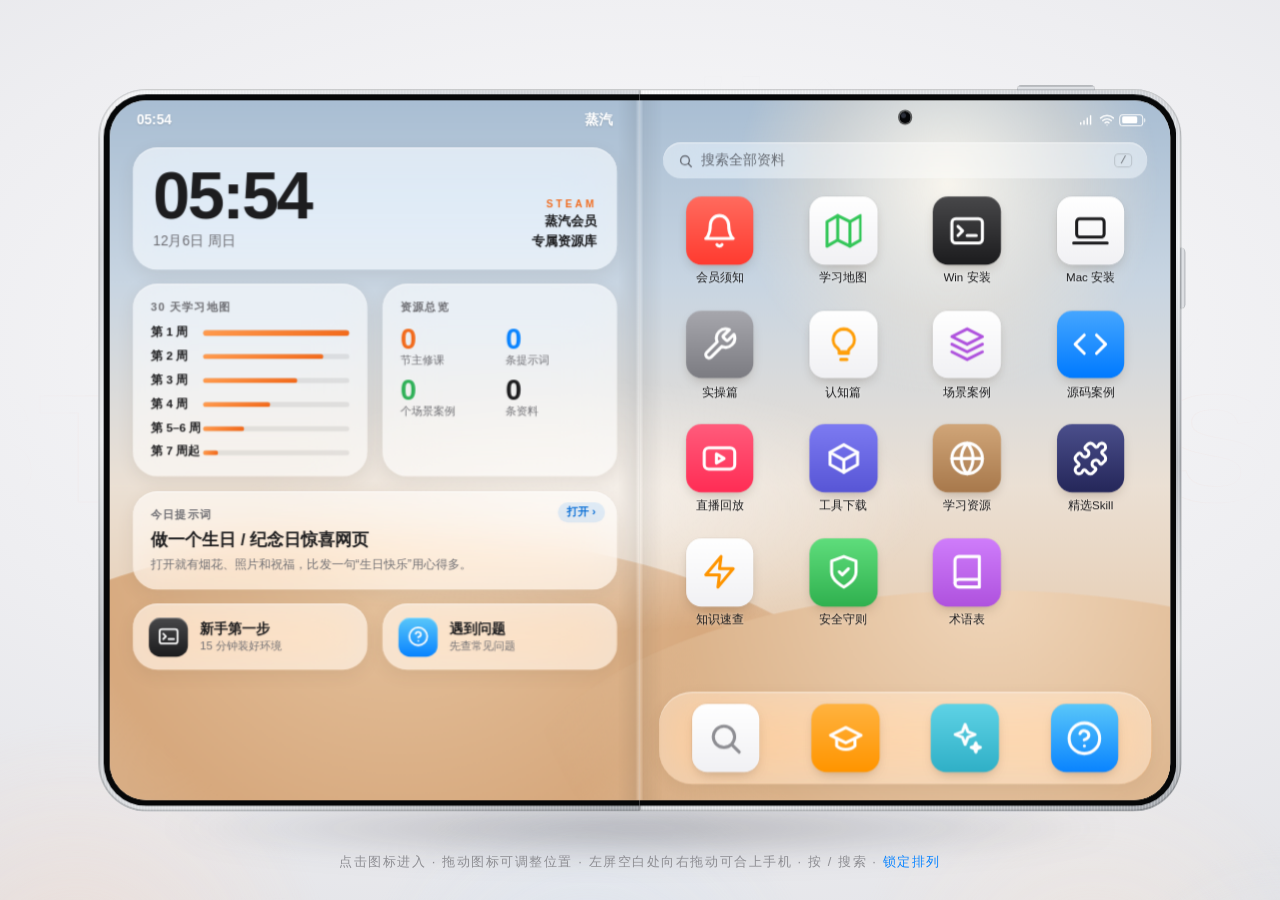
==== commit d2654337: "Update lesson eleven on project instructions" ====
--- a/index.html
+++ b/index.html
@@ -84,7 +84,7 @@
 <div class="toast" id="toast" role="status" aria-live="polite">已复制</div>
 <noscript><p style="color:#fff;text-align:center;padding:40px">请开启浏览器的 JavaScript 后访问资源库。</p></noscript>
 
-<script src="assets/data.js?v=lesson10-courseware"></script>
+<script src="assets/data.js?v=lesson11"></script>
 <script src="assets/app.js?v=lesson06"></script>
 </body>
 </html>
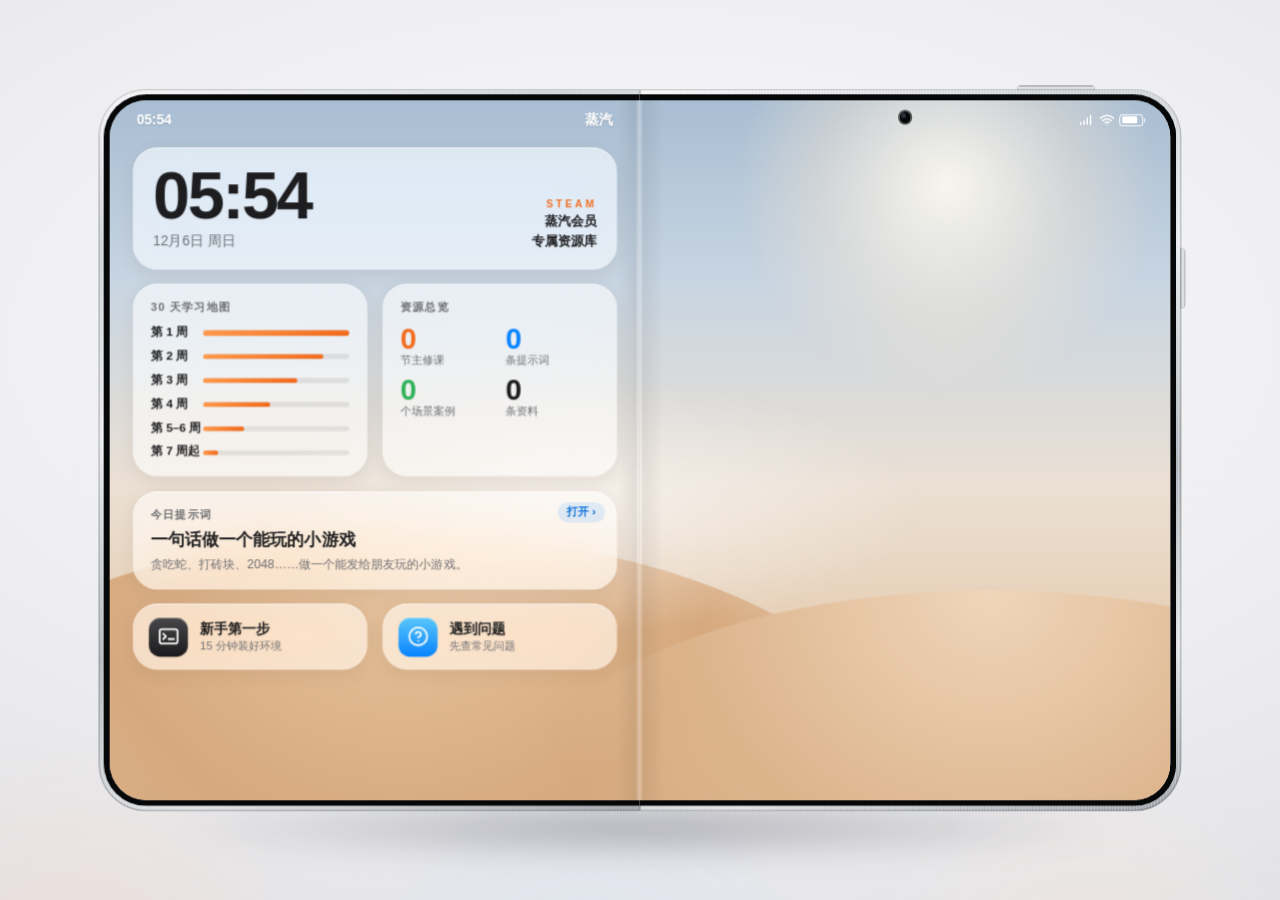
==== commit 2b722636: "Expand cases, prompts, and curated skills catalog" ====
--- a/index.html
+++ b/index.html
@@ -84,7 +84,7 @@
 <div class="toast" id="toast" role="status" aria-live="polite">已复制</div>
 <noscript><p style="color:#fff;text-align:center;padding:40px">请开启浏览器的 JavaScript 后访问资源库。</p></noscript>
 
-<script src="assets/data.js?v=lesson11"></script>
+<script src="assets/data.js?v=20261126"></script>
 <script src="assets/app.js?v=lesson06"></script>
 </body>
 </html>
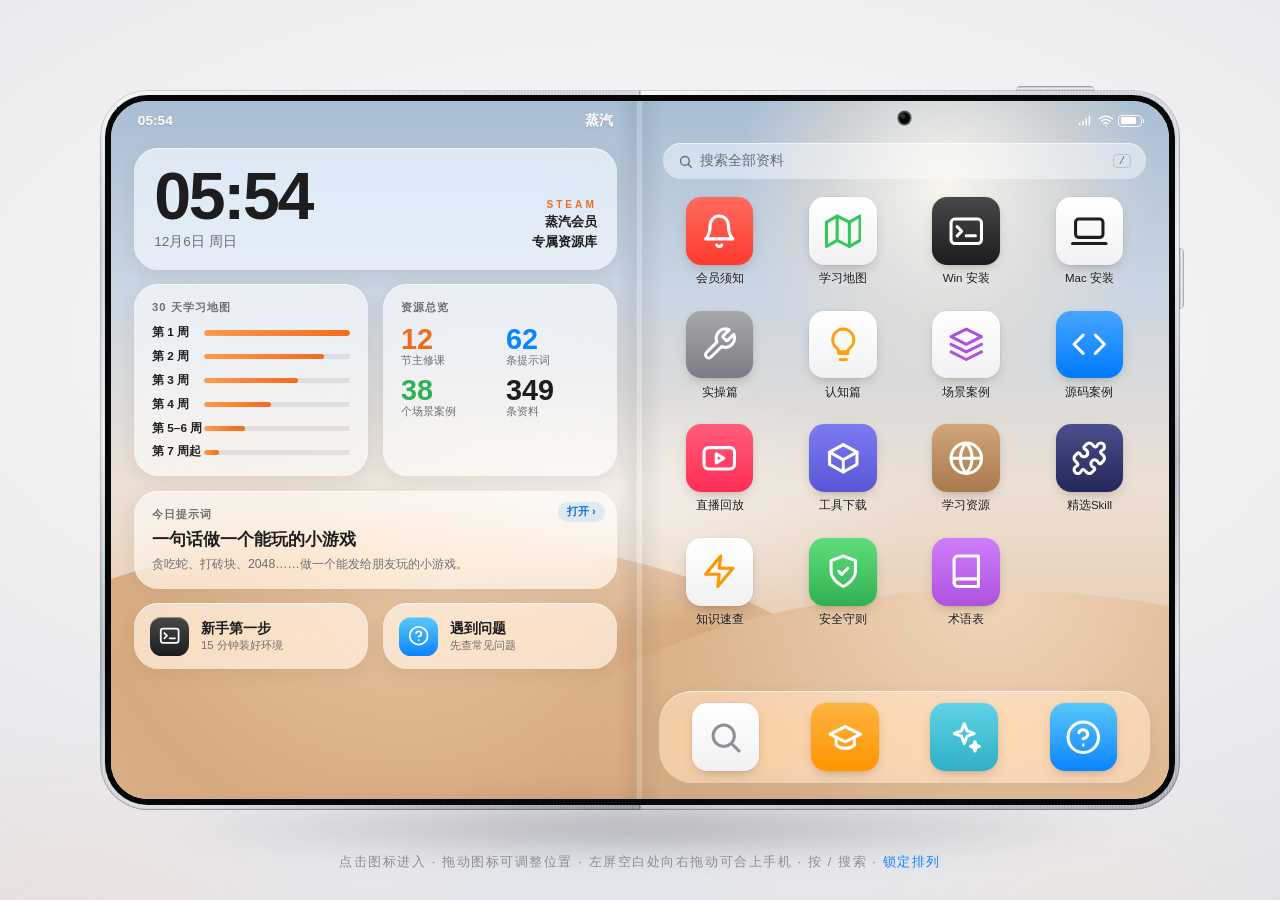
==== commit 5a212da0: "Update lesson twelve on skills and MCP" ====
--- a/index.html
+++ b/index.html
@@ -84,7 +84,7 @@
 <div class="toast" id="toast" role="status" aria-live="polite">已复制</div>
 <noscript><p style="color:#fff;text-align:center;padding:40px">请开启浏览器的 JavaScript 后访问资源库。</p></noscript>
 
-<script src="assets/data.js?v=20261126"></script>
-<script src="assets/app.js?v=lesson06"></script>
+<script src="assets/data.js?v=lesson12"></script>
+<script src="assets/app.js?v=lesson12"></script>
 </body>
 </html>
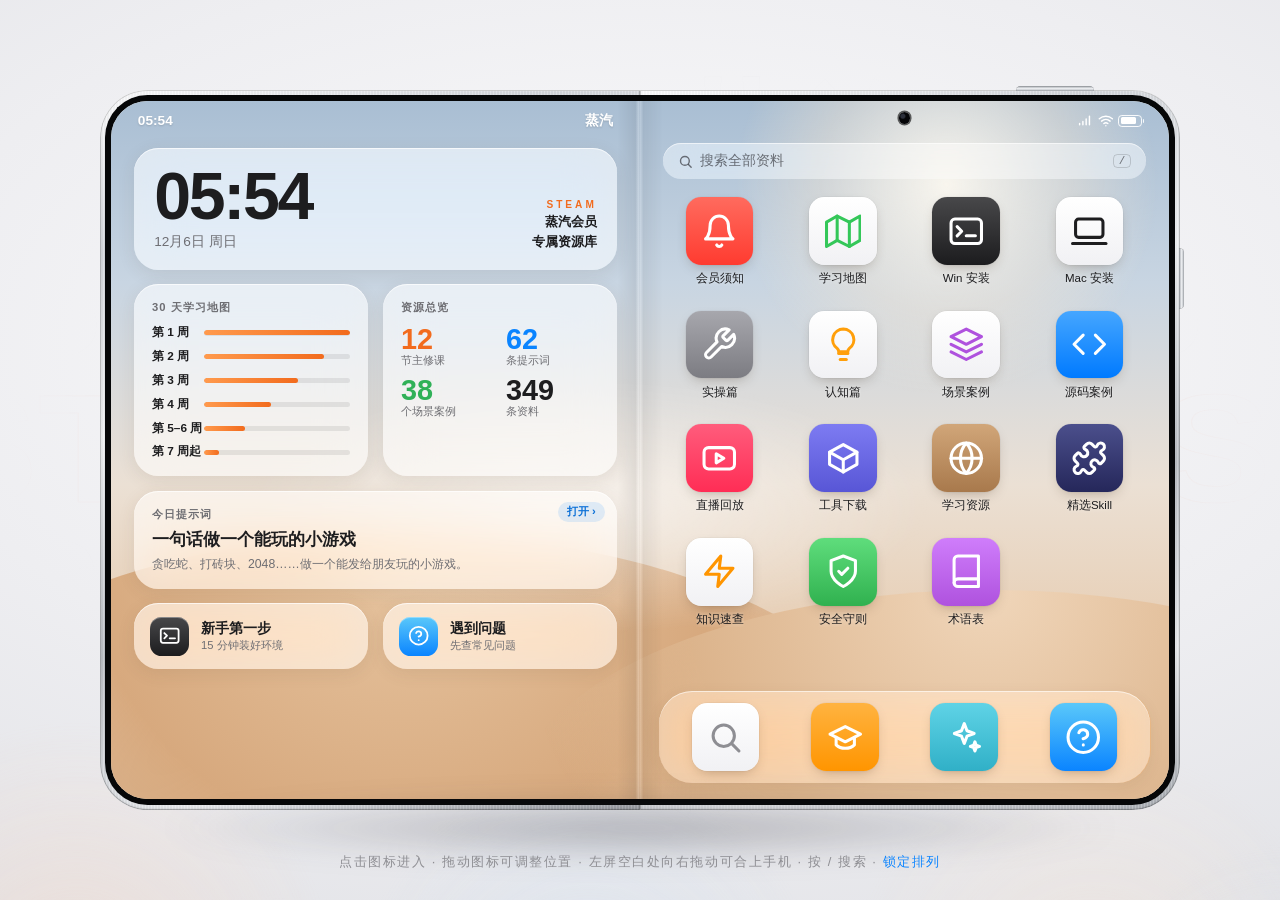
==== commit e857ef06: "Link lesson twelve skills and MCP courseware" ====
--- a/index.html
+++ b/index.html
@@ -84,7 +84,7 @@
 <div class="toast" id="toast" role="status" aria-live="polite">已复制</div>
 <noscript><p style="color:#fff;text-align:center;padding:40px">请开启浏览器的 JavaScript 后访问资源库。</p></noscript>
 
-<script src="assets/data.js?v=lesson12"></script>
+<script src="assets/data.js?v=lesson12-courseware"></script>
 <script src="assets/app.js?v=lesson12"></script>
 </body>
 </html>
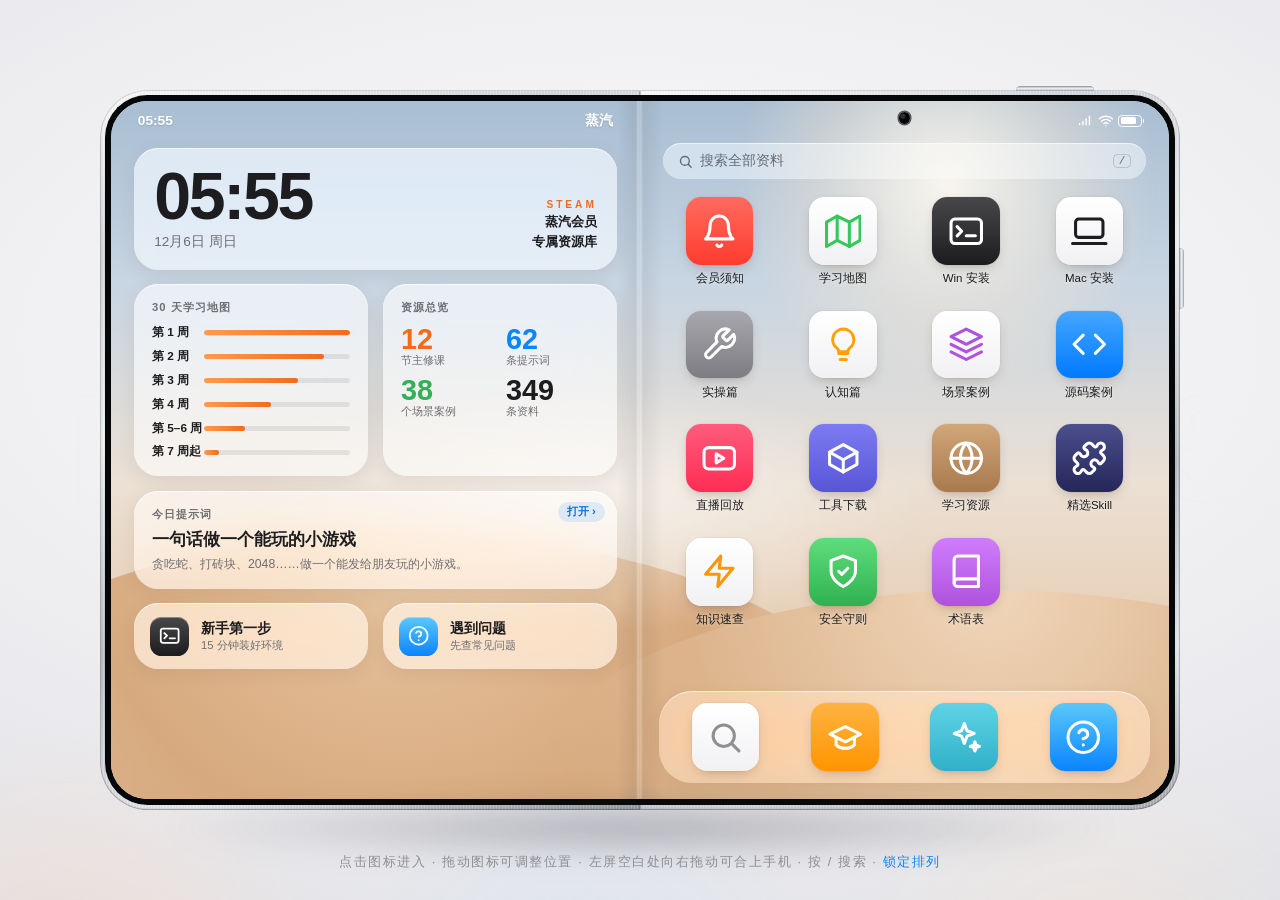
==== commit 0331abc0: "Refresh lesson twelve on the desktop plugins panel" ====
--- a/index.html
+++ b/index.html
@@ -84,7 +84,7 @@
 <div class="toast" id="toast" role="status" aria-live="polite">已复制</div>
 <noscript><p style="color:#fff;text-align:center;padding:40px">请开启浏览器的 JavaScript 后访问资源库。</p></noscript>
 
-<script src="assets/data.js?v=lesson12-courseware"></script>
-<script src="assets/app.js?v=lesson12"></script>
+<script src="assets/data.js?v=lesson12-plugins"></script>
+<script src="assets/app.js?v=lesson12-plugins"></script>
 </body>
 </html>
